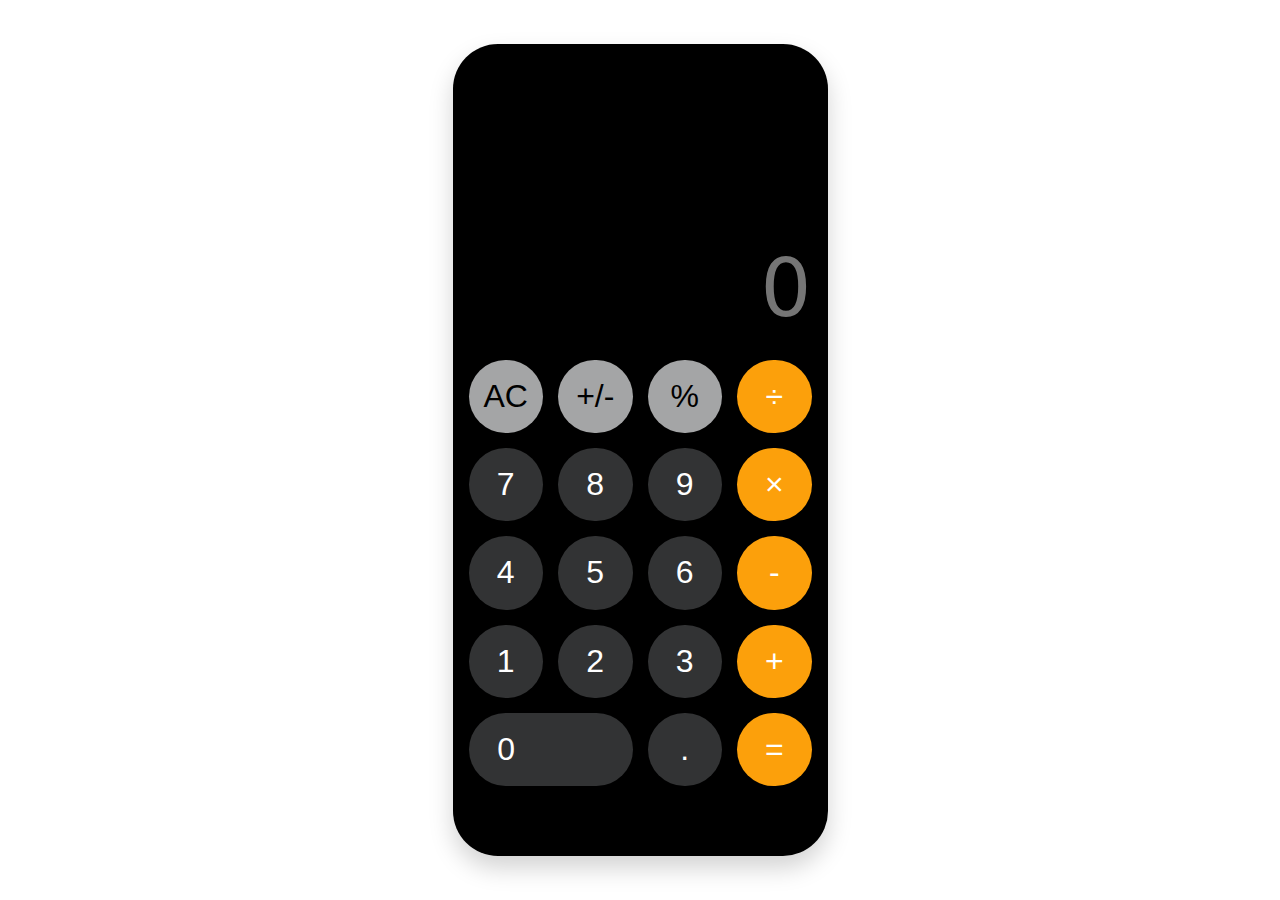
==== Calculator/index.html @ 55d45dcc "created" ====
<!DOCTYPE html>
<html lang="zh-cn">

<head>
    <meta charset="UTF-8">
    <meta http-equiv="X-UA-Compatible" content="IE=edge">
    <meta name="viewport" content="width=device-width">
    <link rel="stylesheet" href="css/style.css">
    <title>用ES6标准写的计算器-第二版</title>
</head>

<body>
    <div class="main">
        <div class="calculator">
            <input id="display" type="number" placeholder="0">
            <div class="keyboard">
                <button class="operational" id="clean" data-type="clear">AC</button>
                <button class="operational" id="posi-and-nega">+/- </button>
                <button class="operational" id="percent">%</button>
                <button class="operational" id="divide">÷</button>
                <button id="seven">7</button>
                <button id="eight">8</button>
                <button id="nine">9</button>
                <button class="operational" id="multiply">×</button>
                <button id="four">4</button>
                <button id="five">5</button>
                <button id="six">6</button>
                <button class="operational" id="subtract">-</button>
                <button id="one">1</button>
                <button id="two">2</button>
                <button id="three">3</button>
                <button class="operational" id="add">+</button>
                <button id="zero">0</button>
                <button id="dot">.</button>
                <button class="operational" id="equal">=</button>
            </div>
        </div>
    </div>

    <script src="js/main.js"></script>
</body>

</html>
---- Calculator/css/style.css ----
* {
    box-sizing: border-box;
    margin: 0;
    padding: 0;
}

input::-webkit-outer-spin-button, input::-webkit-inner-spin-button {
    -webkit-appearance: none;
}

input[type="number"] {
    -moz-appearance: textfield;
}

body {
    font-size: 16px;
}

.main {
    height: 100vh;
    display: flex;
    justify-content: center;
    align-items: center;
}

.calculator {
    display: flex;
    flex-direction: column;
    width: 375px;
    height: 812px;
    padding: 44px 0 34px 0;
    background-color: rgb(0, 0, 0);
    border-radius: 45px;
    box-shadow: 0px 12px 24px lightgray;
}

.calculator #display {
    width: 100%;
    height: 110px;
    margin-top: 130px;
    padding: 30px 16px 0px;
    background-color: black;
    color: white;
    border-style: none;
    outline-style: none;
    text-align: right;
    font-size: 80px;
    font-weight: 200;
    font-family: system-ui;
}

/* .calculator #display::placeholder{
    color: white;
} */

.keyboard {
    font-size: 1em;
    flex: 1;
    display: grid;
    grid-template-columns: repeat(4, 1fr);
    grid-template-rows: repeat(5, 1fr);
    grid-gap: 15px;
    justify-content: center;
    justify-items: center;
    align-items: center;
    margin: 32px 16px 36px 16px;
}

.keyboard button {
    width: 100%;
    height: 100%;
    font-size: 2em;
    border-style: none;
    border-radius: 999999px;
    background-color: #323334;
    color: white;
    cursor: pointer;
}

.keyboard button:active {
    opacity: 0.6;
}

.keyboard .operational {
    background-color: #FCA00B;
}

.keyboard #zero {
    width: 100%;
    grid-column: 1/3;
    text-align: left;
    padding-left:1.8rem
}

.keyboard #posi-and-nega, .keyboard #clean, .keyboard #percent {
    background-color: #A4A5A6;
    color: black;
}
@media (device-height:667px) and (-webkit-min-device-pixel-ratio:2){ 
    .calculator {
        border-radius: 0px;
        width: 375;
        height: 667px;
        padding: 0

    } 
    .calculator #display{
        margin-top: 70px;
    }
    .keyboard{
        margin: 30px 16px 30px;
    }
}
   
@media only screen and (device-width: 375px) and (device-height: 812px) and (-webkit-device-pixel-ratio: 3) {
    .calculator {
        border-radius: 0px;
    }
}

@media only screen and (device-width: 390px ) and (device-height: 844px) and (-webkit-device-pixel-ratio: 3) {
    .calculator {
        height: 100%;
        width: 100%;
        border-radius: 0px;
        
    } 
}
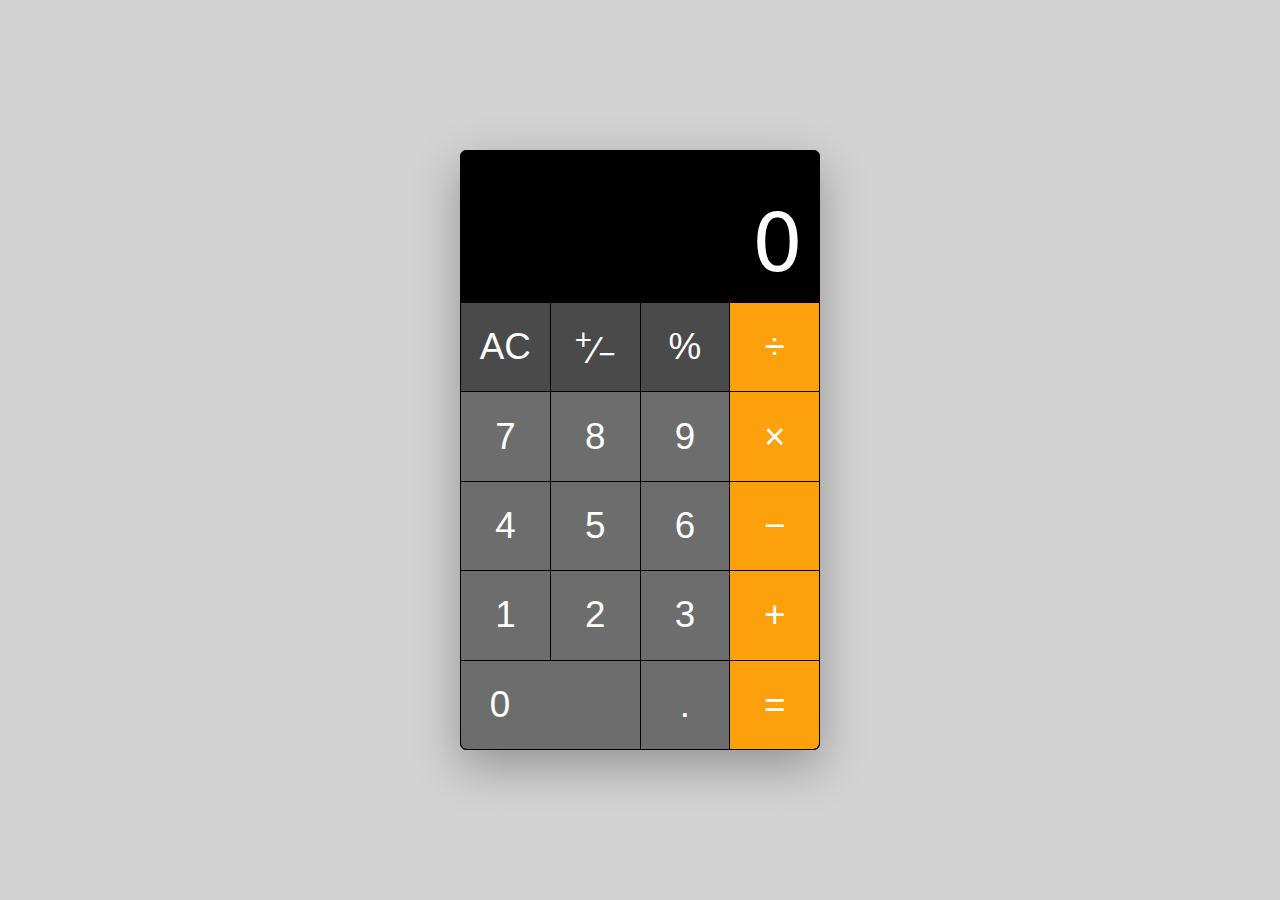
==== commit cc2bfd2c: "样式修改及清除逻辑调整" ====
--- a/Calculator/index.html
+++ b/Calculator/index.html
@@ -6,16 +6,16 @@
     <meta http-equiv="X-UA-Compatible" content="IE=edge">
     <meta name="viewport" content="width=device-width">
     <link rel="stylesheet" href="css/style.css">
-    <title>用ES6标准写的计算器-第二版</title>
+    <title>用ES6标准写的计算器</title>
 </head>
 
 <body>
     <div class="main">
         <div class="calculator">
-            <input id="display" type="number" placeholder="0">
+            <input id="display" type="number" placeholder="0" >
             <div class="keyboard">
                 <button class="operational" id="clean" data-type="clear">AC</button>
-                <button class="operational" id="posi-and-nega">+/- </button>
+                <button class="operational" id="posi-and-nega"><sup>+</sup>⁄<sub>−</sub> </button>
                 <button class="operational" id="percent">%</button>
                 <button class="operational" id="divide">÷</button>
                 <button id="seven">7</button>
@@ -25,18 +25,18 @@
                 <button id="four">4</button>
                 <button id="five">5</button>
                 <button id="six">6</button>
-                <button class="operational" id="subtract">-</button>
+                <button class="operational" id="subtract">−</button>
                 <button id="one">1</button>
                 <button id="two">2</button>
                 <button id="three">3</button>
                 <button class="operational" id="add">+</button>
                 <button id="zero">0</button>
                 <button id="dot">.</button>
-                <button class="operational" id="equal">=</button>
+                <button class="operational" id="equal"> =</button>
             </div>
         </div>
     </div>
-
+    <script src="https://cdn.bootcdn.net/ajax/libs/decimal.js/10.3.1/decimal.min.js"></script>
     <script src="js/main.js"></script>
 </body>
 
--- a/Calculator/css/style.css
+++ b/Calculator/css/style.css
@@ -2,6 +2,7 @@
     box-sizing: border-box;
     margin: 0;
     padding: 0;
+    font-size: 16px;
 }
 
 input::-webkit-outer-spin-button, input::-webkit-inner-spin-button {
@@ -10,10 +11,6 @@
 
 input[type="number"] {
     -moz-appearance: textfield;
-}
-
-body {
-    font-size: 16px;
 }
 
 .main {
@@ -21,37 +18,40 @@
     display: flex;
     justify-content: center;
     align-items: center;
+    background-color: lightgrey;
 }
 
 .calculator {
     display: flex;
     flex-direction: column;
-    width: 375px;
-    height: 812px;
-    padding: 44px 0 34px 0;
+    width: 360px;
+    height: 600px;
+    padding: 0;
     background-color: rgb(0, 0, 0);
-    border-radius: 45px;
-    box-shadow: 0px 12px 24px lightgray;
+    border-radius: 06px;
+    border: solid 1px black;
+    box-shadow: 0px 16px 48px rgba(0, 0, 0, 0.3);
 }
 
 .calculator #display {
     width: 100%;
-    height: 110px;
-    margin-top: 130px;
-    padding: 30px 16px 0px;
+    height: 120px;
+    margin-top: 32px;
+    padding: 2px 16px;
     background-color: black;
     color: white;
     border-style: none;
     outline-style: none;
     text-align: right;
-    font-size: 80px;
+    font-size: 5em;
     font-weight: 200;
     font-family: system-ui;
-}
-
-/* .calculator #display::placeholder{
+    line-height: normal;
+}
+
+.calculator #display::placeholder {
     color: white;
-} */
+}
 
 .keyboard {
     font-size: 1em;
@@ -59,70 +59,420 @@
     display: grid;
     grid-template-columns: repeat(4, 1fr);
     grid-template-rows: repeat(5, 1fr);
-    grid-gap: 15px;
+    grid-gap: 01px;
     justify-content: center;
     justify-items: center;
     align-items: center;
-    margin: 32px 16px 36px 16px;
+    margin: 0;
+    background-color: black;
+    border-radius: 6px;
 }
 
 .keyboard button {
     width: 100%;
     height: 100%;
-    font-size: 2em;
+    font-size: 2.3em;
     border-style: none;
-    border-radius: 999999px;
-    background-color: #323334;
+    border-radius: 0px;
+    background-color: #6d6d6d;
     color: white;
     cursor: pointer;
 }
 
+.keyboard button sub, sup {
+    font-size: 0.8em;
+}
+
+.keyboard button sub {
+    vertical-align: middle;
+}
+
 .keyboard button:active {
-    opacity: 0.6;
+    filter: brightness(130%) hue-rotate(-25deg);
+    transition: filter 300ms;
 }
 
 .keyboard .operational {
     background-color: #FCA00B;
 }
 
+.keyboard #posi-and-nega, .keyboard #clean, .keyboard #percent {
+    background-color: rgba(164, 165, 166, 0.45);
+    color: white;
+}
+
 .keyboard #zero {
+    border-bottom-left-radius: 6px;
     width: 100%;
     grid-column: 1/3;
     text-align: left;
-    padding-left:1.8rem
-}
-
-.keyboard #posi-and-nega, .keyboard #clean, .keyboard #percent {
-    background-color: #A4A5A6;
-    color: black;
-}
-@media (device-height:667px) and (-webkit-min-device-pixel-ratio:2){ 
-    .calculator {
-        border-radius: 0px;
-        width: 375;
+    padding-left: 1.8rem
+}
+
+.keyboard #equal {
+    border-bottom-right-radius: 6px;
+}
+/* Tablet */
+
+@media screen and (min-width:640px) and (max-width:768px) {
+    .main {
+        height: 100vh;
+        display: flex;
+        justify-content: center;
+        align-items: center;
+        background-color: whitesmoke;
+    }
+    .calculator {
+        display: flex;
+        flex-direction: column;
+        width: 100%;
+        height: 100%;
+        padding: 0px 72px;
+        background-color: rgb(0, 0, 0);
+        border-radius: 0px;
+        border: solid 1px rgba(192, 192, 192, 0.8);
+        box-shadow: 0px 16px 48px rgba(0, 0, 0, 0.3);
+    }
+    .calculator #display {
+        width: 100%;
+        height: 120px;
+        margin-top: 82px;
+        padding: 2px 16px;
+        background-color: black;
+        color: white;
+        border-style: none;
+        outline-style: none;
+        text-align: right;
+        font-size: 6em;
+        font-weight: 200;
+        font-family: system-ui;
+        line-height: normal;
+    }
+    .calculator #display::placeholder {
+        color: white;
+    }
+    .keyboard {
+        font-size: 1em;
+        flex: 1;
+        display: grid;
+        grid-template-columns: repeat(4, 1fr);
+        grid-template-rows: repeat(5, 1fr);
+        grid-gap: 20px;
+        justify-content: center;
+        justify-items: center;
+        align-items: center;
+        margin: 32px 16px 48px 16px;
+    }
+    .keyboard button {
+        width: 100%;
+        height: 100%;
+        font-size: 3em;
+        border-style: none;
+        border-radius: 99999999px;
+        background-color: #323334;
+        color: white;
+        cursor: pointer;
+    }
+    .keyboard #posi-and-nega, .keyboard #clean, .keyboard #percent {
+        background-color: rgb(164, 165, 166);
+        color: black;
+    }
+    .keyboard #zero {
+        border-radius: 99999px;
+    }
+    .keyboard #equal {
+        border-radius: 99999px;
+    }
+}
+
+@media screen and (max-width:640px) {
+    .calculator {
+        display: flex;
+        flex-direction: column;
+        width: 100%;
+        height: 100%;
+        padding: 0 5%;
+        background-color: rgb(0, 0, 0);
+        border-radius: 0px;
+        border: solid 1px rgb(192, 192, 192);
+        box-shadow: 0px 16px 48px rgba(0, 0, 0, 0.3);
+    }
+    .calculator #display {
+        width: 100%;
+        height: 120px;
+        margin-top: 82px;
+        padding: 2px 16px;
+        background-color: black;
+        color: white;
+        border-style: none;
+        outline-style: none;
+        text-align: right;
+        font-size: 6em;
+        font-weight: 200;
+        font-family: system-ui;
+        line-height: normal;
+    }
+    .calculator #display::placeholder {
+        color: white;
+    }
+    .keyboard {
+        font-size: 1em;
+        flex: 1;
+        display: grid;
+        grid-template-columns: repeat(4, 1fr);
+        grid-template-rows: repeat(5, 1fr);
+        grid-gap: 6px;
+        justify-content: center;
+        justify-items: center;
+        align-items: center;
+        margin: 32px 16px 48px 16px;
+    }
+    .keyboard button {
+        width: 100%;
+        height: 100%;
+        font-size: 3em;
+        border-style: none;
+        border-radius: 6px;
+        background-color: #323334;
+        color: white;
+        cursor: pointer;
+    }
+    .keyboard #posi-and-nega, .keyboard #clean, .keyboard #percent {
+        background-color: rgb(164, 165, 166);
+        color: black;
+    }
+    .keyboard #zero {
+        border-radius: 6px;
+    }
+    .keyboard #equal {
+        border-radius: 6px;
+    }
+}
+
+@media only screen and (device-width: 390px) and (device-height: 844px) and (-webkit-device-pixel-ratio: 3) {
+    .calculator {
+        display: flex;
+        flex-direction: column;
+        width: 390px;
+        height: 844px;
+        padding: 44px 0 34px 0;
+        background-color: rgb(0, 0, 0);
+        border-radius: 0px;
+        /* border: solid 1px rgba(192, 192, 192, 0.8); */
+        box-shadow: 0px 16px 48px rgba(0, 0, 0, 0.3);
+    }
+    .calculator #display {
+        width: 100%;
+        height: 120px;
+        margin-top: 120px;
+        padding: 2px 16px;
+        background-color: black;
+        color: white;
+        border-style: none;
+        outline-style: none;
+        text-align: right;
+        font-size: 6em;
+        font-weight: 200;
+        font-family: system-ui;
+        line-height: normal;
+    }
+    .keyboard {
+        font-size: 1em;
+        flex: 1;
+        display: grid;
+        grid-template-columns: repeat(4, 1fr);
+        grid-template-rows: repeat(5, 1fr);
+        grid-gap: 15px;
+        justify-content: center;
+        justify-items: center;
+        align-items: center;
+        margin: 32px 16px 36px 16px;
+    }
+    .keyboard button {
+        width: 100%;
+        height: 100%;
+        font-size: 2em;
+        border-style: none;
+        border-radius: 999990px;
+        background-color: #323334;
+        color: white;
+        cursor: pointer;
+    }
+    .keyboard #zero {
+        border-radius: 999999px;
+    }
+    .keyboard #equal {
+        border-radius: 999999px;
+    }
+}
+
+@media only screen and (device-width: 375px) and (device-height: 812px) and (-webkit-device-pixel-ratio: 3) {
+    .calculator {
+        display: flex;
+        flex-direction: column;
+        width: 375px;
+        height: 812px;
+        padding: 44px 0 34px 0;
+        background-color: rgb(0, 0, 0);
+        border-radius: 0px;
+        /* border: solid 1px rgba(192, 192, 192, 0.8); */
+        box-shadow: 0px 16px 48px rgba(0, 0, 0, 0.3);
+    }
+    .calculator #display {
+        width: 100%;
+        height: 120px;
+        margin-top: 120px;
+        padding: 2px 16px;
+        background-color: black;
+        color: white;
+        border-style: none;
+        outline-style: none;
+        text-align: right;
+        font-size: 6em;
+        font-weight: 200;
+        font-family: system-ui;
+        line-height: normal;
+    }
+    .keyboard {
+        font-size: 1em;
+        flex: 1;
+        display: grid;
+        grid-template-columns: repeat(4, 1fr);
+        grid-template-rows: repeat(5, 1fr);
+        grid-gap: 15px;
+        justify-content: center;
+        justify-items: center;
+        align-items: center;
+        margin: 32px 16px 36px 16px;
+    }
+    .keyboard button {
+        width: 100%;
+        height: 100%;
+        font-size: 2em;
+        border-style: none;
+        border-radius: 999990px;
+        background-color: #323334;
+        color: white;
+        cursor: pointer;
+    }
+    .keyboard #zero {
+        border-radius: 999999px;
+    }
+    .keyboard #equal {
+        border-radius: 999999px;
+    }
+}
+
+@media (device-width:414px) and (-webkit-min-device-pixel-ratio:2) {
+    .calculator {
+        display: flex;
+        flex-direction: column;
+        width: 414px;
+        height: 100%;
+        padding: 44px 0 0 0;
+        background-color: rgb(0, 0, 0);
+        border-radius: 0px;
+        /* border: solid 1px rgba(192, 192, 192, 0.8); */
+        box-shadow: 0px 16px 48px rgba(0, 0, 0, 0.3);
+    }
+    .calculator #display {
+        width: 100%;
+        height: 120px;
+        margin-top: 024px;
+        padding: 2px 16px;
+        background-color: black;
+        color: white;
+        border-style: none;
+        outline-style: none;
+        text-align: right;
+        font-size: 6em;
+        font-weight: 200;
+        font-family: system-ui;
+        line-height: normal;
+    }
+    .keyboard {
+        font-size: 1em;
+        flex: 1;
+        display: grid;
+        grid-template-columns: repeat(4, 1fr);
+        grid-template-rows: repeat(5, 1fr);
+        grid-gap: 15px;
+        justify-content: center;
+        justify-items: center;
+        align-items: center;
+        margin: 32px 16px 36px 16px;
+    }
+    .keyboard button {
+        width: 100%;
+        height: 100%;
+        font-size: 2em;
+        border-style: none;
+        border-radius: 999990px;
+        background-color: #323334;
+        color: white;
+        cursor: pointer;
+    }
+    .keyboard #zero {
+        border-radius: 999999px;
+    }
+    .keyboard #equal {
+        border-radius: 999999px;
+    }
+}
+
+@media (device-height:667px) and (-webkit-min-device-pixel-ratio:2) {
+    .calculator {
+        display: flex;
+        flex-direction: column;
+        width: 375px;
         height: 667px;
-        padding: 0
-
-    } 
-    .calculator #display{
-        margin-top: 70px;
-    }
-    .keyboard{
-        margin: 30px 16px 30px;
-    }
-}
-   
-@media only screen and (device-width: 375px) and (device-height: 812px) and (-webkit-device-pixel-ratio: 3) {
-    .calculator {
-        border-radius: 0px;
-    }
-}
-
-@media only screen and (device-width: 390px ) and (device-height: 844px) and (-webkit-device-pixel-ratio: 3) {
-    .calculator {
-        height: 100%;
-        width: 100%;
-        border-radius: 0px;
-        
-    } 
+        padding: 44px 0 0 0;
+        background-color: rgb(0, 0, 0);
+        border-radius: 0px;
+        /* border: solid 1px rgba(192, 192, 192, 0.8); */
+        box-shadow: 0px 16px 48px rgba(0, 0, 0, 0.3);
+    }
+    .calculator #display {
+        width: 100%;
+        height: 120px;
+        margin-top: 0px;
+        padding: 2px 16px;
+        background-color: black;
+        color: white;
+        border-style: none;
+        outline-style: none;
+        text-align: right;
+        font-size: 6em;
+        font-weight: 200;
+        font-family: system-ui;
+        line-height: normal;
+    }
+    .keyboard {
+        font-size: 1em;
+        flex: 1;
+        display: grid;
+        grid-template-columns: repeat(4, 1fr);
+        grid-template-rows: repeat(5, 1fr);
+        grid-gap: 15px;
+        justify-content: center;
+        justify-items: center;
+        align-items: center;
+        margin: 32px 16px 36px 16px;
+    }
+    .keyboard button {
+        width: 100%;
+        height: 100%;
+        font-size: 2em;
+        border-style: none;
+        border-radius: 999990px;
+        background-color: #323334;
+        color: white;
+        cursor: pointer;
+    }
+    .keyboard #zero {
+        border-radius: 999999px;
+    }
+    .keyboard #equal {
+        border-radius: 999999px;
+    }
 }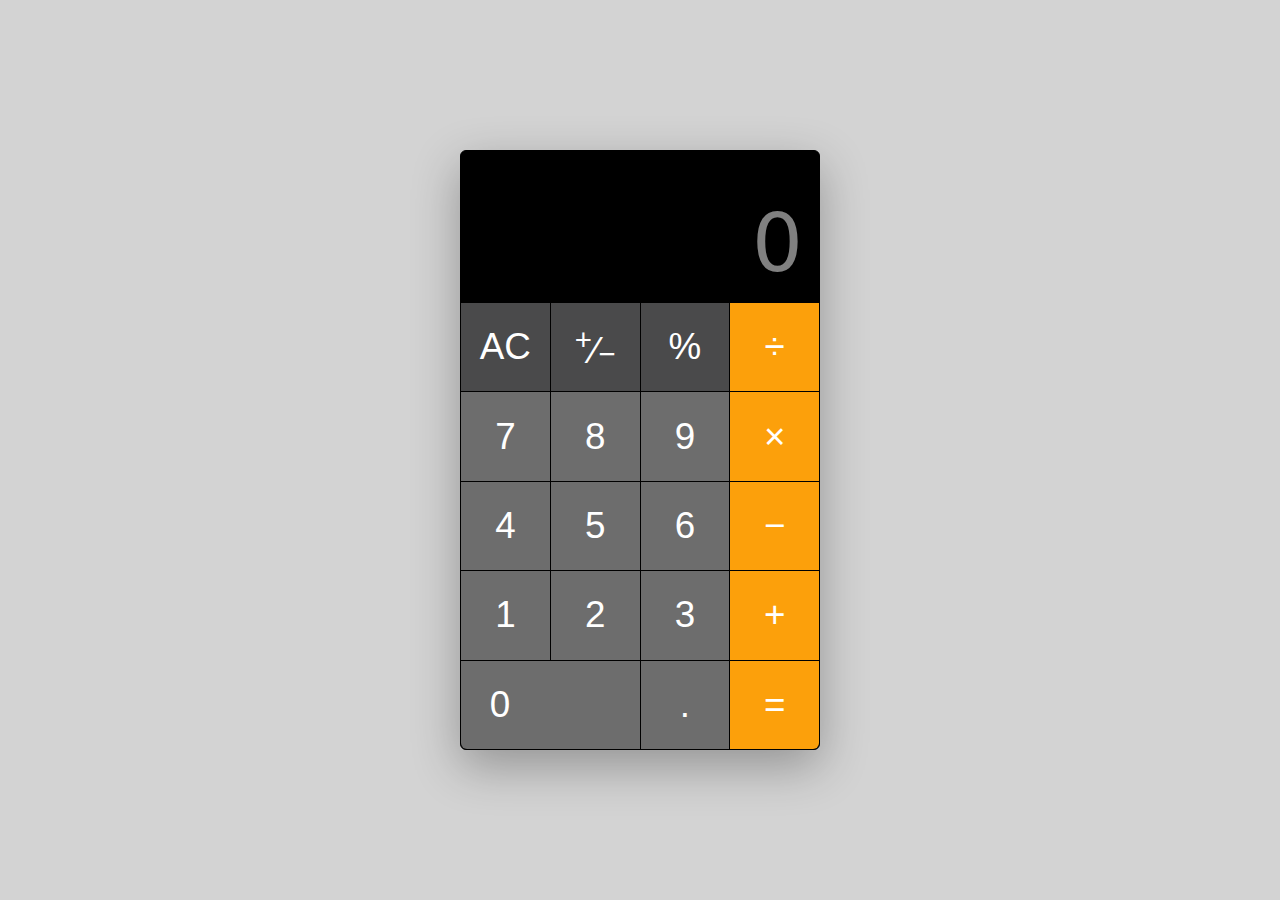
==== commit df51a468: "动态数字大小" ====
--- a/Calculator/index.html
+++ b/Calculator/index.html
@@ -36,7 +36,7 @@
             </div>
         </div>
     </div>
-    <script src="https://cdn.bootcdn.net/ajax/libs/decimal.js/10.3.1/decimal.min.js"></script>
+    <script src="js/decimal.min.js"></script>
     <script src="js/main.js"></script>
 </body>
 
--- a/Calculator/css/style.css
+++ b/Calculator/css/style.css
@@ -34,7 +34,8 @@
 }
 
 .calculator #display {
-    width: 100%;
+    display: inline;
+    width: initial;
     height: 120px;
     margin-top: 32px;
     padding: 2px 16px;
@@ -50,7 +51,7 @@
 }
 
 .calculator #display::placeholder {
-    color: white;
+    color: gray;
 }
 
 .keyboard {
@@ -134,8 +135,7 @@
         box-shadow: 0px 16px 48px rgba(0, 0, 0, 0.3);
     }
     .calculator #display {
-        width: 100%;
-        height: 120px;
+       
         margin-top: 82px;
         padding: 2px 16px;
         background-color: black;
@@ -198,8 +198,7 @@
         box-shadow: 0px 16px 48px rgba(0, 0, 0, 0.3);
     }
     .calculator #display {
-        width: 100%;
-        height: 120px;
+        
         margin-top: 82px;
         padding: 2px 16px;
         background-color: black;
@@ -262,8 +261,7 @@
         box-shadow: 0px 16px 48px rgba(0, 0, 0, 0.3);
     }
     .calculator #display {
-        width: 100%;
-        height: 120px;
+        
         margin-top: 120px;
         padding: 2px 16px;
         background-color: black;
@@ -319,8 +317,7 @@
         box-shadow: 0px 16px 48px rgba(0, 0, 0, 0.3);
     }
     .calculator #display {
-        width: 100%;
-        height: 120px;
+       
         margin-top: 120px;
         padding: 2px 16px;
         background-color: black;
@@ -376,8 +373,7 @@
         box-shadow: 0px 16px 48px rgba(0, 0, 0, 0.3);
     }
     .calculator #display {
-        width: 100%;
-        height: 120px;
+        
         margin-top: 024px;
         padding: 2px 16px;
         background-color: black;
@@ -433,8 +429,7 @@
         box-shadow: 0px 16px 48px rgba(0, 0, 0, 0.3);
     }
     .calculator #display {
-        width: 100%;
-        height: 120px;
+        
         margin-top: 0px;
         padding: 2px 16px;
         background-color: black;
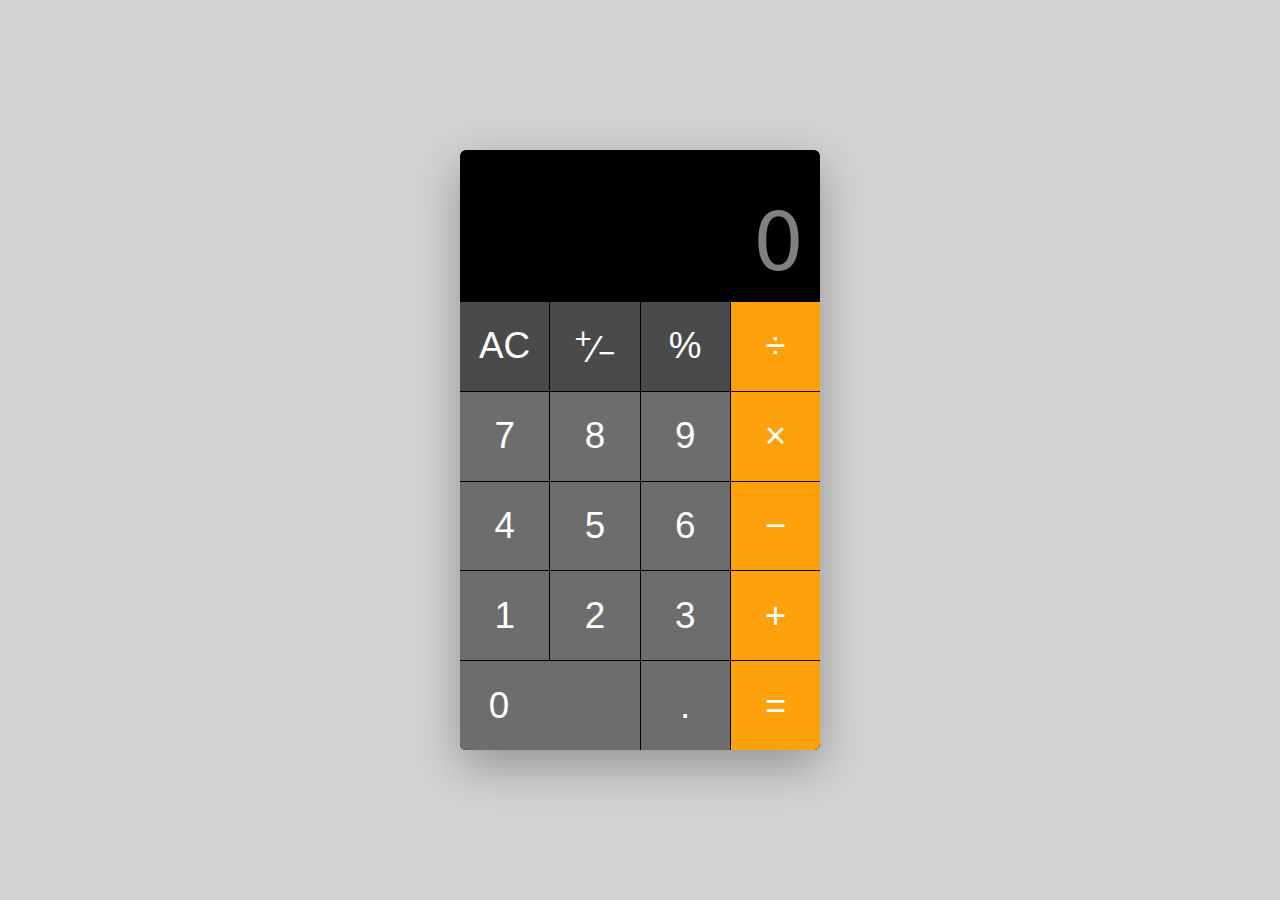
==== commit b9e4ce35: "输入位数没限制" ====
--- a/Calculator/index.html
+++ b/Calculator/index.html
@@ -4,7 +4,8 @@
 <head>
     <meta charset="UTF-8">
     <meta http-equiv="X-UA-Compatible" content="IE=edge">
-    <meta name="viewport" content="width=device-width">
+    <meta name="viewport" content="width=device-width,initial-scale=1.0, maximum-scale=1.0, user-scalable=no">
+    <meta >
     <link rel="stylesheet" href="css/style.css">
     <title>用ES6标准写的计算器</title>
 </head>
--- a/Calculator/css/style.css
+++ b/Calculator/css/style.css
@@ -29,7 +29,7 @@
     padding: 0;
     background-color: rgb(0, 0, 0);
     border-radius: 06px;
-    border: solid 1px black;
+    /* border: solid 1px black; */
     box-shadow: 0px 16px 48px rgba(0, 0, 0, 0.3);
 }
 
@@ -131,7 +131,7 @@
         padding: 0px 72px;
         background-color: rgb(0, 0, 0);
         border-radius: 0px;
-        border: solid 1px rgba(192, 192, 192, 0.8);
+        /* border: solid 1px rgba(192, 192, 192, 0.8); */
         box-shadow: 0px 16px 48px rgba(0, 0, 0, 0.3);
     }
     .calculator #display {
@@ -194,7 +194,7 @@
         padding: 0 5%;
         background-color: rgb(0, 0, 0);
         border-radius: 0px;
-        border: solid 1px rgb(192, 192, 192);
+        /* border: solid 1px rgb(192, 192, 192); */
         box-shadow: 0px 16px 48px rgba(0, 0, 0, 0.3);
     }
     .calculator #display {
